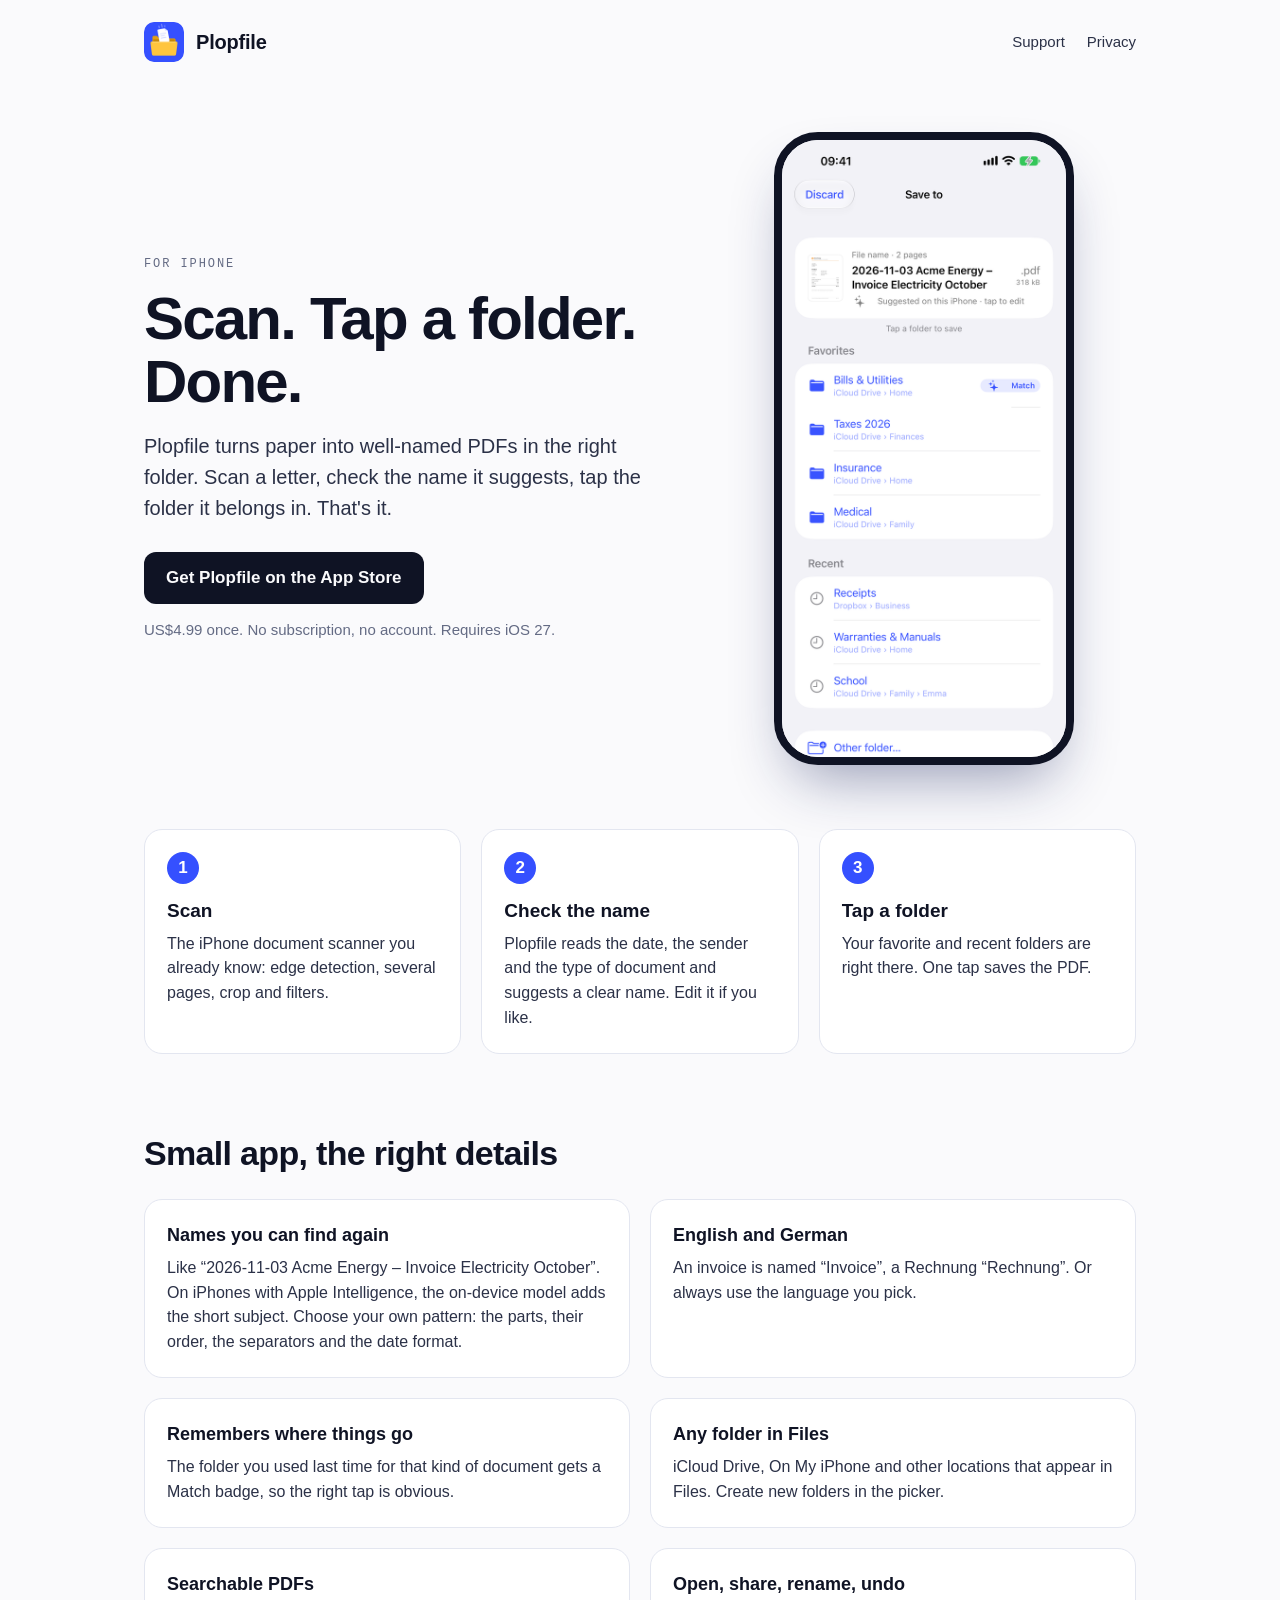
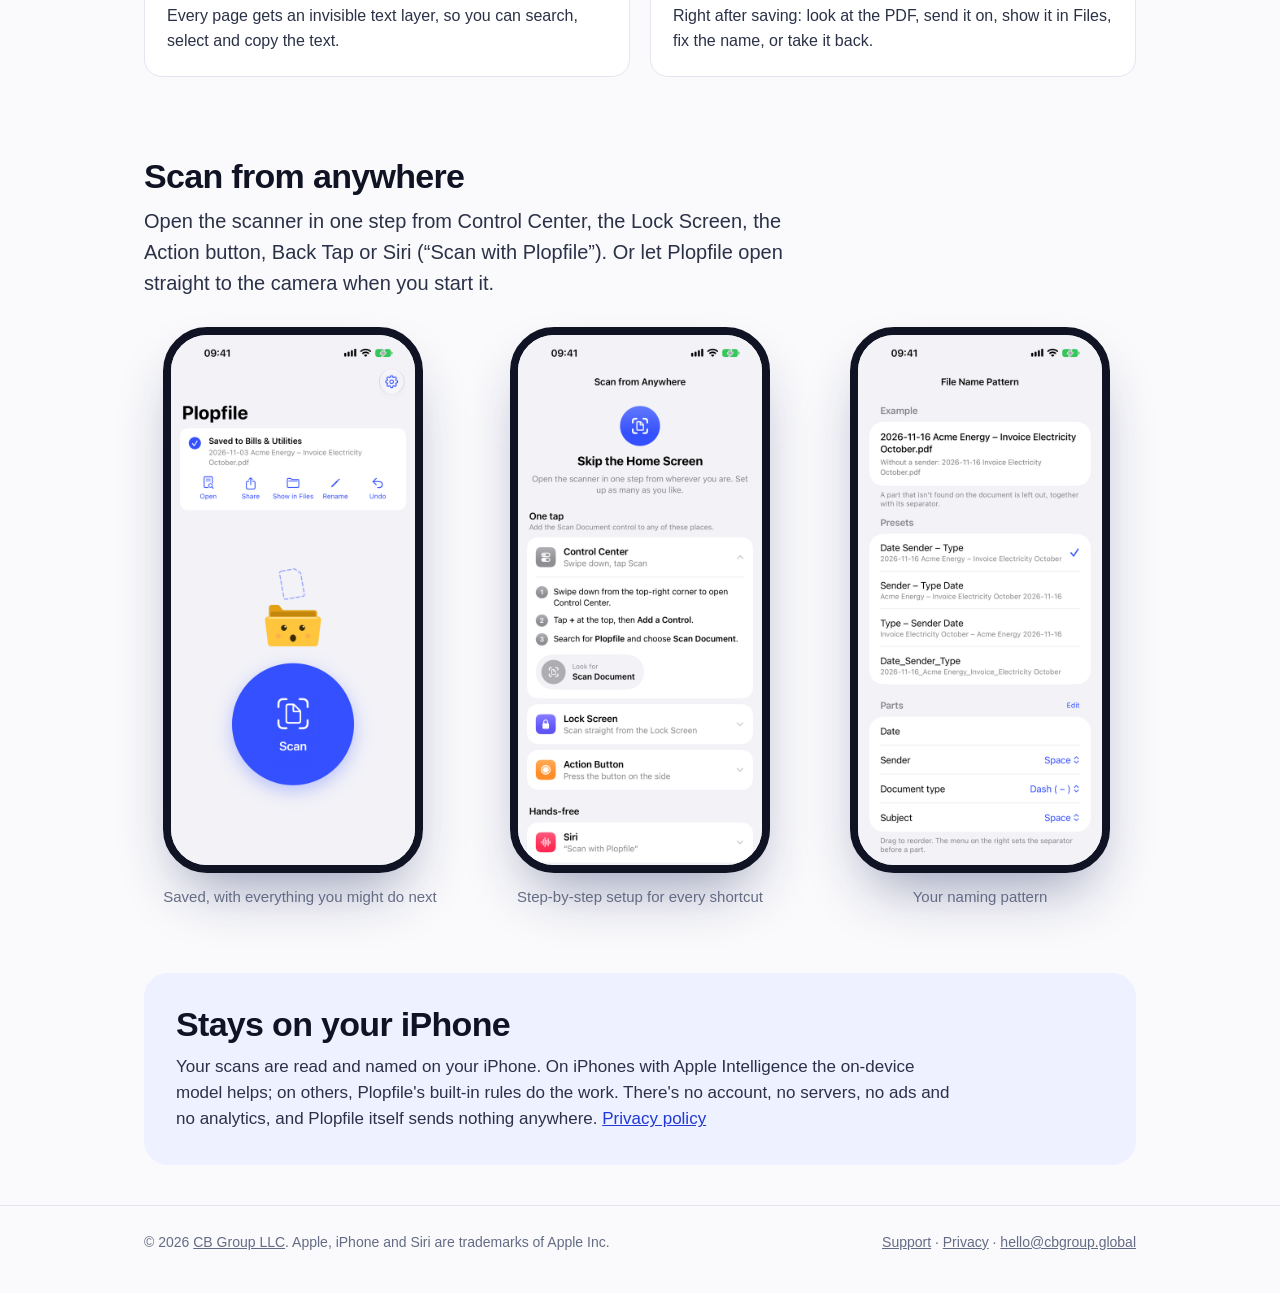
==== plopfile/index.html @ e828f79e "Add Plopfile pages (landing, support, privacy); fix wordmark overflow on phones" ====
<!DOCTYPE html>
<html lang="en">
<head>
<meta charset="UTF-8" />
<meta name="viewport" content="width=device-width, initial-scale=1.0" />
<title>Plopfile: scan, name and file PDFs on iPhone</title>
<meta name="description" content="Plopfile turns paper into well-named PDFs in the right folder: scan, check the suggested name, tap a folder. Named on your iPhone, nothing uploaded." />
<link rel="canonical" href="https://cbgroup.global/plopfile/" />
<meta name="apple-itunes-app" content="app-id=6835208316" />
<meta property="og:type" content="website" />
<meta property="og:title" content="Plopfile: scan, name and file PDFs" />
<meta property="og:description" content="Scan a letter, check the suggested name, tap the folder it belongs in. Done." />
<meta property="og:url" content="https://cbgroup.global/plopfile/" />
<meta property="og:image" content="https://cbgroup.global/plopfile/images/icon-512.png" />
<meta name="twitter:card" content="summary" />
<meta name="theme-color" content="#FAFAFC" media="(prefers-color-scheme: light)" />
<meta name="theme-color" content="#0D1020" media="(prefers-color-scheme: dark)" />
<link rel="icon" type="image/png" sizes="180x180" href="/plopfile/images/icon-180.png" />
<link rel="apple-touch-icon" sizes="180x180" href="/plopfile/images/icon-180.png" />
<link rel="stylesheet" href="/plopfile/plopfile.css" />
</head>
<body>
<header class="site-header">
  <div class="wrap">
    <a class="brand" href="/plopfile/"><img src="/plopfile/images/icon-180.png" alt="" width="40" height="40" />Plopfile</a>
    <nav class="site-nav" aria-label="Plopfile">
      <a href="/plopfile/support/">Support</a>
      <a href="/plopfile/privacy/">Privacy</a>
    </nav>
  </div>
</header>

<main>
  <div class="wrap">
    <section class="hero">
      <div>
        <p class="eyebrow">For iPhone</p>
        <h1>Scan. Tap a folder. Done.</h1>
        <p class="lead">Plopfile turns paper into well-named PDFs in the right folder. Scan a letter, check the name it suggests, tap the folder it belongs in. That's it.</p>
        <a class="cta" href="https://apps.apple.com/app/id6835208316">Get Plopfile on the App Store</a>
        <p class="price">US$4.99 once. No subscription, no account. Requires iOS 27.</p>
      </div>
      <div class="hero-shot">
        <picture>
          <source srcset="/plopfile/images/save-to-dark.png" media="(prefers-color-scheme: dark)" />
          <img class="phone" src="/plopfile/images/save-to-light.png" width="600" height="1304"
               alt="The Save to screen: a scanned invoice with the suggested name “2026-11-03 Acme Energy – Invoice Electricity October”, above a list of favorite and recent folders. The Bills &amp; Utilities folder is marked Match." />
        </picture>
      </div>
    </section>

    <ol class="steps">
      <li><h3>Scan</h3><p>The iPhone document scanner you already know: edge detection, several pages, crop and filters.</p></li>
      <li><h3>Check the name</h3><p>Plopfile reads the date, the sender and the type of document and suggests a clear name. Edit it if you like.</p></li>
      <li><h3>Tap a folder</h3><p>Your favorite and recent folders are right there. One tap saves the PDF.</p></li>
    </ol>

    <section class="block">
      <h2>Small app, the right details</h2>
      <div class="features">
        <div class="feature"><h3>Names you can find again</h3><p>Like “2026-11-03 Acme Energy – Invoice Electricity October”. On iPhones with Apple Intelligence, the on-device model adds the short subject. Choose your own pattern: the parts, their order, the separators and the date format.</p></div>
        <div class="feature"><h3>English and German</h3><p>An invoice is named “Invoice”, a Rechnung “Rechnung”. Or always use the language you pick.</p></div>
        <div class="feature"><h3>Remembers where things go</h3><p>The folder you used last time for that kind of document gets a Match badge, so the right tap is obvious.</p></div>
        <div class="feature"><h3>Any folder in Files</h3><p>iCloud Drive, On My iPhone and other locations that appear in Files. Create new folders in the picker.</p></div>
        <div class="feature"><h3>Searchable PDFs</h3><p>Every page gets an invisible text layer, so you can search, select and copy the text.</p></div>
        <div class="feature"><h3>Open, share, rename, undo</h3><p>Right after saving: look at the PDF, send it on, show it in Files, fix the name, or take it back.</p></div>
      </div>
    </section>

    <section class="block">
      <h2>Scan from anywhere</h2>
      <p class="lead">Open the scanner in one step from Control Center, the Lock Screen, the Action button, Back Tap or Siri (“Scan with Plopfile”). Or let Plopfile open straight to the camera when you start it.</p>
      <div class="gallery">
        <figure>
          <picture>
            <source srcset="/plopfile/images/saved-dark.png" media="(prefers-color-scheme: dark)" />
            <img class="phone" src="/plopfile/images/saved-light.png" width="600" height="1304" loading="lazy"
                 alt="Home screen with the banner “Saved to Bills &amp; Utilities” and the actions Open, Share, Show in Files, Rename and Undo." />
          </picture>
          <figcaption>Saved, with everything you might do next</figcaption>
        </figure>
        <figure>
          <picture>
            <source srcset="/plopfile/images/triggers-dark.png" media="(prefers-color-scheme: dark)" />
            <img class="phone" src="/plopfile/images/triggers-light.png" width="600" height="1304" loading="lazy"
                 alt="Scan from Anywhere: step-by-step setup for Control Center, Lock Screen, Action Button, Siri and Back Tap." />
          </picture>
          <figcaption>Step-by-step setup for every shortcut</figcaption>
        </figure>
        <figure>
          <picture>
            <source srcset="/plopfile/images/pattern-dark.png" media="(prefers-color-scheme: dark)" />
            <img class="phone" src="/plopfile/images/pattern-light.png" width="600" height="1304" loading="lazy"
                 alt="File Name Pattern settings with presets, the order of the parts, separators, date format and name language." />
          </picture>
          <figcaption>Your naming pattern</figcaption>
        </figure>
      </div>
    </section>

    <section class="privacy-band">
      <h2>Stays on your iPhone</h2>
      <p>Your scans are read and named on your iPhone. On iPhones with Apple Intelligence the on-device model helps; on others, Plopfile's built-in rules do the work. There's no account, no servers, no ads and no analytics, and Plopfile itself sends nothing anywhere. <a href="/plopfile/privacy/">Privacy policy</a></p>
    </section>
  </div>
</main>

<footer class="site-footer">
  <div class="wrap">
    <span>© 2026 <a href="https://cbgroup.global/">CB Group LLC</a>. Apple, iPhone and Siri are trademarks of Apple Inc.</span>
    <span><a href="/plopfile/support/">Support</a> · <a href="/plopfile/privacy/">Privacy</a> · <a href="mailto:hello@cbgroup.global">hello@cbgroup.global</a></span>
  </div>
</footer>
</body>
</html>
---- plopfile/plopfile.css ----
/* Plopfile pages (cbgroup.global/plopfile/). Colors follow the app icon. */
:root {
  --brand: #3550FF;
  --brand-ink: #2238D8;
  --folder: #FFC53D;
  --ink: #0F1324;
  --ink-2: #2B3147;
  --mute: #646B84;
  --line: #E3E6F0;
  --bg: #FAFAFC;
  --card: #FFFFFF;
  --tint: #EEF1FF;
  color-scheme: light dark;
}
@media (prefers-color-scheme: dark) {
  :root {
    --brand: #6F84FF;
    --brand-ink: #8C9CFF;
    --ink: #F2F4FB;
    --ink-2: #D5DAEA;
    --mute: #9AA2BE;
    --line: #262C45;
    --bg: #0D1020;
    --card: #151A30;
    --tint: #1A2142;
  }
}
* { box-sizing: border-box; }
html { -webkit-text-size-adjust: 100%; }
body {
  margin: 0;
  background: var(--bg);
  color: var(--ink);
  font: 17px/1.55 -apple-system, BlinkMacSystemFont, "Segoe UI", Roboto, Helvetica, Arial, sans-serif;
  -webkit-font-smoothing: antialiased;
}
a { color: var(--brand-ink); }
a:hover { text-underline-offset: 3px; }
img { max-width: 100%; height: auto; }

.wrap { max-width: 1040px; margin: 0 auto; padding: 0 24px; }
.narrow { max-width: 760px; }

/* Header */
.site-header { padding: 22px 0; }
.site-header .wrap { display: flex; align-items: center; justify-content: space-between; gap: 16px; flex-wrap: wrap; }
.brand { display: inline-flex; align-items: center; gap: 12px; color: var(--ink); text-decoration: none; font-weight: 700; font-size: 20px; letter-spacing: -0.01em; }
.brand img { width: 40px; height: 40px; border-radius: 10px; }
.site-nav { display: flex; gap: 22px; font-size: 15px; }
.site-nav a { color: var(--ink-2); text-decoration: none; }
.site-nav a:hover, .site-nav a[aria-current="page"] { color: var(--brand-ink); text-decoration: underline; }

/* Hero */
.hero { padding: 48px 0 24px; display: grid; grid-template-columns: 1.1fr 0.9fr; gap: 48px; align-items: center; }
.eyebrow { font: 12px/1.4 ui-monospace, SFMono-Regular, Menlo, Consolas, monospace; letter-spacing: 0.16em; text-transform: uppercase; color: var(--mute); margin: 0 0 14px; }
h1 { font-size: clamp(38px, 6vw, 60px); line-height: 1.05; letter-spacing: -0.03em; margin: 0 0 18px; }
.lead { font-size: 20px; color: var(--ink-2); margin: 0 0 28px; max-width: 34em; }
.cta { display: inline-flex; align-items: center; gap: 10px; background: var(--ink); color: var(--bg); padding: 13px 22px; border-radius: 12px; font-weight: 600; text-decoration: none; font-size: 17px; }
.cta:hover { opacity: 0.9; }
.cta svg { width: 20px; height: 20px; fill: currentColor; }
.price { color: var(--mute); font-size: 15px; margin: 14px 0 0; }
.hero-shot { justify-self: center; }

.phone { width: 100%; max-width: 300px; border-radius: 44px; border: 8px solid #0F1324; box-shadow: 0 30px 60px -20px rgba(20, 30, 90, 0.45); background: #0F1324; display: block; }
@media (prefers-color-scheme: dark) { .phone { border-color: #2C3350; } }

/* Steps */
.steps { display: grid; grid-template-columns: repeat(3, 1fr); gap: 20px; padding: 40px 0; margin: 0; list-style: none; counter-reset: step; }
.steps li { background: var(--card); border: 1px solid var(--line); border-radius: 18px; padding: 22px; counter-increment: step; }
.steps li::before { content: counter(step); display: inline-grid; place-items: center; width: 32px; height: 32px; border-radius: 50%; background: var(--brand); color: #fff; font-weight: 700; margin-bottom: 12px; }
.steps h3 { margin: 0 0 6px; font-size: 19px; }
.steps p { margin: 0; color: var(--ink-2); font-size: 16px; }

/* Features */
section.block { padding: 40px 0; }
h2 { font-size: clamp(26px, 4vw, 34px); letter-spacing: -0.02em; margin: 0 0 10px; line-height: 1.15; }
.features { display: grid; grid-template-columns: repeat(2, 1fr); gap: 20px; margin-top: 26px; }
.feature { background: var(--card); border: 1px solid var(--line); border-radius: 18px; padding: 22px; }
.feature h3 { margin: 0 0 6px; font-size: 18px; }
.feature p { margin: 0; color: var(--ink-2); font-size: 16px; }

.gallery { display: grid; grid-template-columns: repeat(3, 1fr); gap: 28px; justify-items: center; margin-top: 28px; }
.gallery figure { margin: 0; text-align: center; }
.gallery figcaption { margin-top: 12px; color: var(--mute); font-size: 15px; }
.gallery .phone { max-width: 260px; }

.privacy-band { background: var(--tint); border-radius: 24px; padding: 32px; margin: 24px 0 8px; }
.privacy-band p { margin: 0; color: var(--ink-2); max-width: 46em; }

/* Text pages */
.page-title { padding: 40px 0 8px; }
.page-title h1 { font-size: clamp(34px, 5vw, 46px); }
.meta { color: var(--mute); font-size: 15px; margin: 0; }
.prose { padding-bottom: 32px; }
.prose h2 { font-size: 24px; margin: 36px 0 8px; }
.prose h3 { font-size: 19px; margin: 26px 0 6px; }
.prose p, .prose li { color: var(--ink-2); }
.prose ul { padding-left: 22px; }
.prose li { margin: 6px 0; }
.summary { background: var(--card); border: 1px solid var(--line); border-radius: 18px; padding: 20px 24px; margin: 24px 0; }
.summary p { margin: 0; }
details { background: var(--card); border: 1px solid var(--line); border-radius: 14px; padding: 14px 18px; margin: 10px 0; }
details[open] { padding-bottom: 6px; }
summary { cursor: pointer; font-weight: 600; color: var(--ink); }
details > :not(summary) { color: var(--ink-2); }
.contact-card { background: var(--tint); border-radius: 18px; padding: 22px 24px; margin: 28px 0; }
.contact-card p { margin: 4px 0; }

/* Footer */
.site-footer { border-top: 1px solid var(--line); margin-top: 40px; padding: 26px 0 40px; color: var(--mute); font-size: 14px; }
.site-footer .wrap { display: flex; justify-content: space-between; gap: 16px; flex-wrap: wrap; }
.site-footer a { color: var(--mute); }

@media (max-width: 820px) {
  .hero { grid-template-columns: 1fr; gap: 32px; padding-top: 24px; }
  .hero-shot { order: 2; }
  .steps, .features, .gallery { grid-template-columns: 1fr; }
  .lead { font-size: 18px; }
  .privacy-band { padding: 24px; }
}
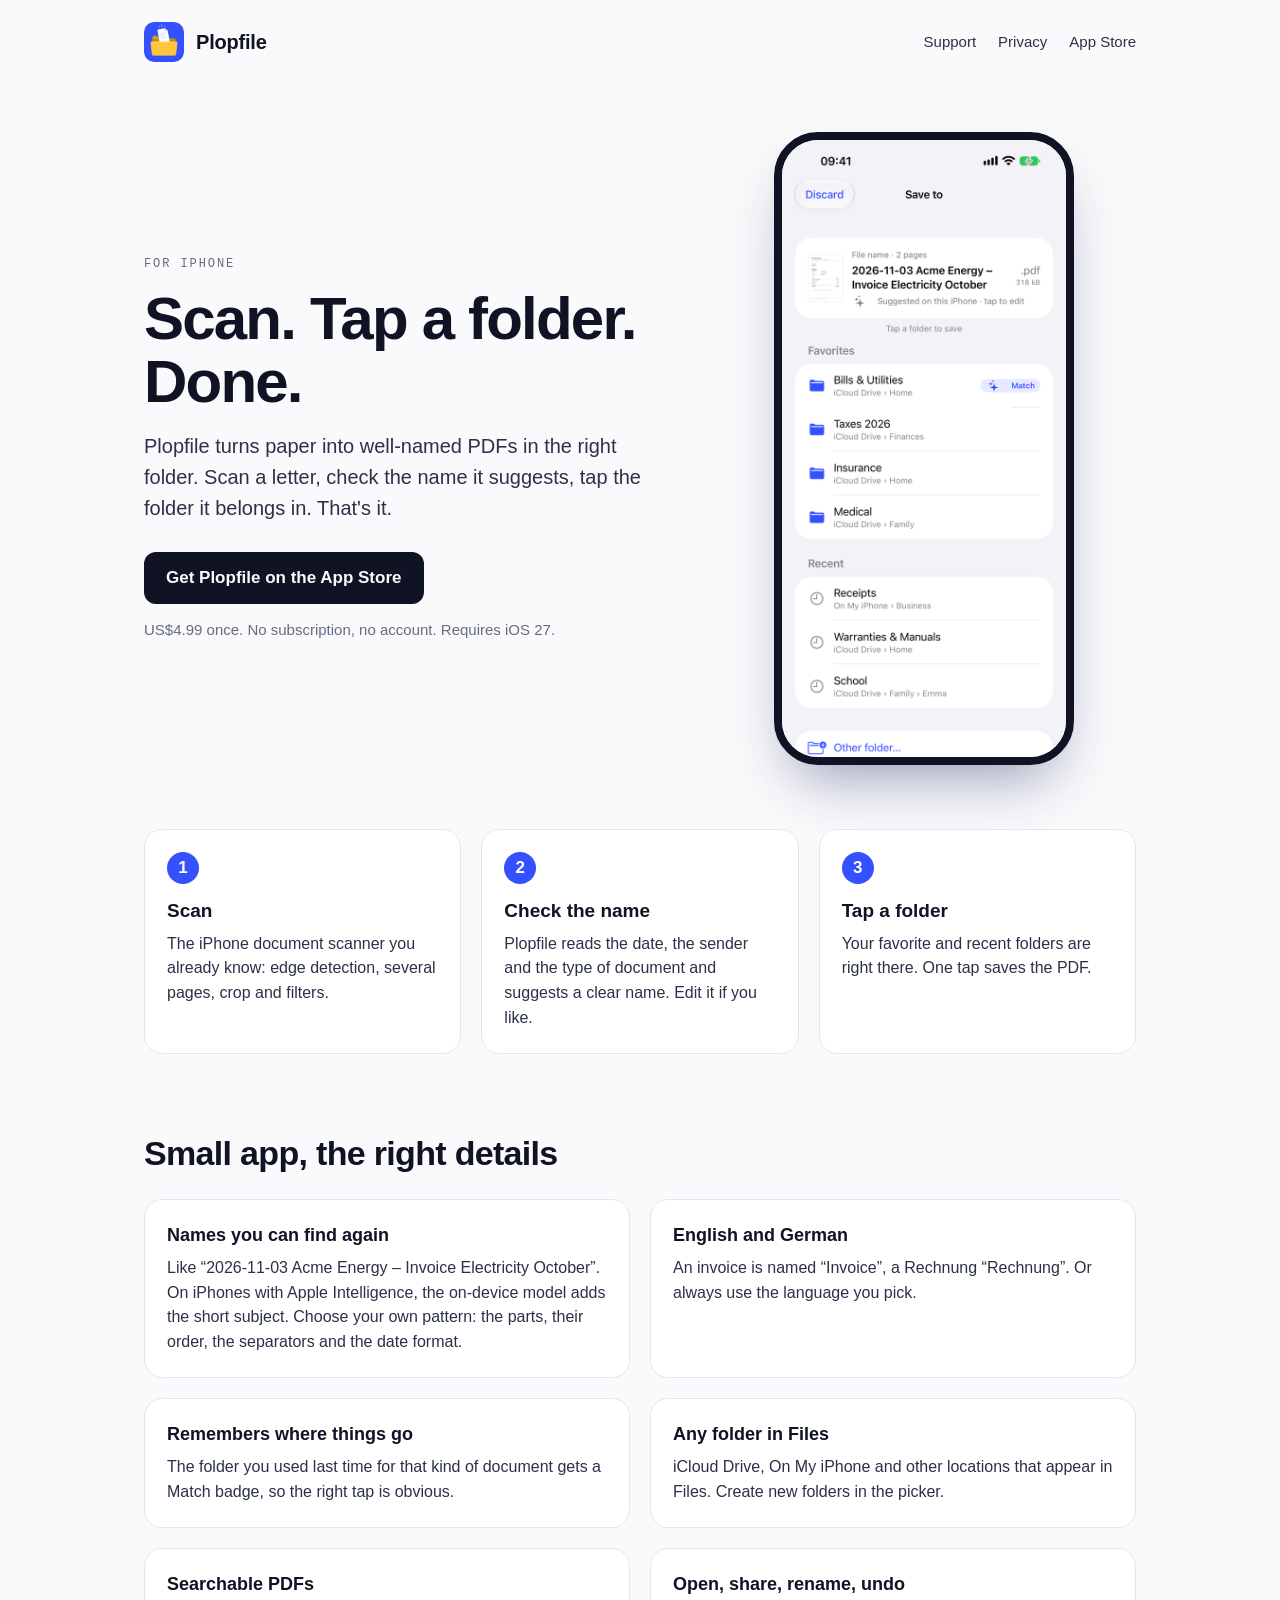
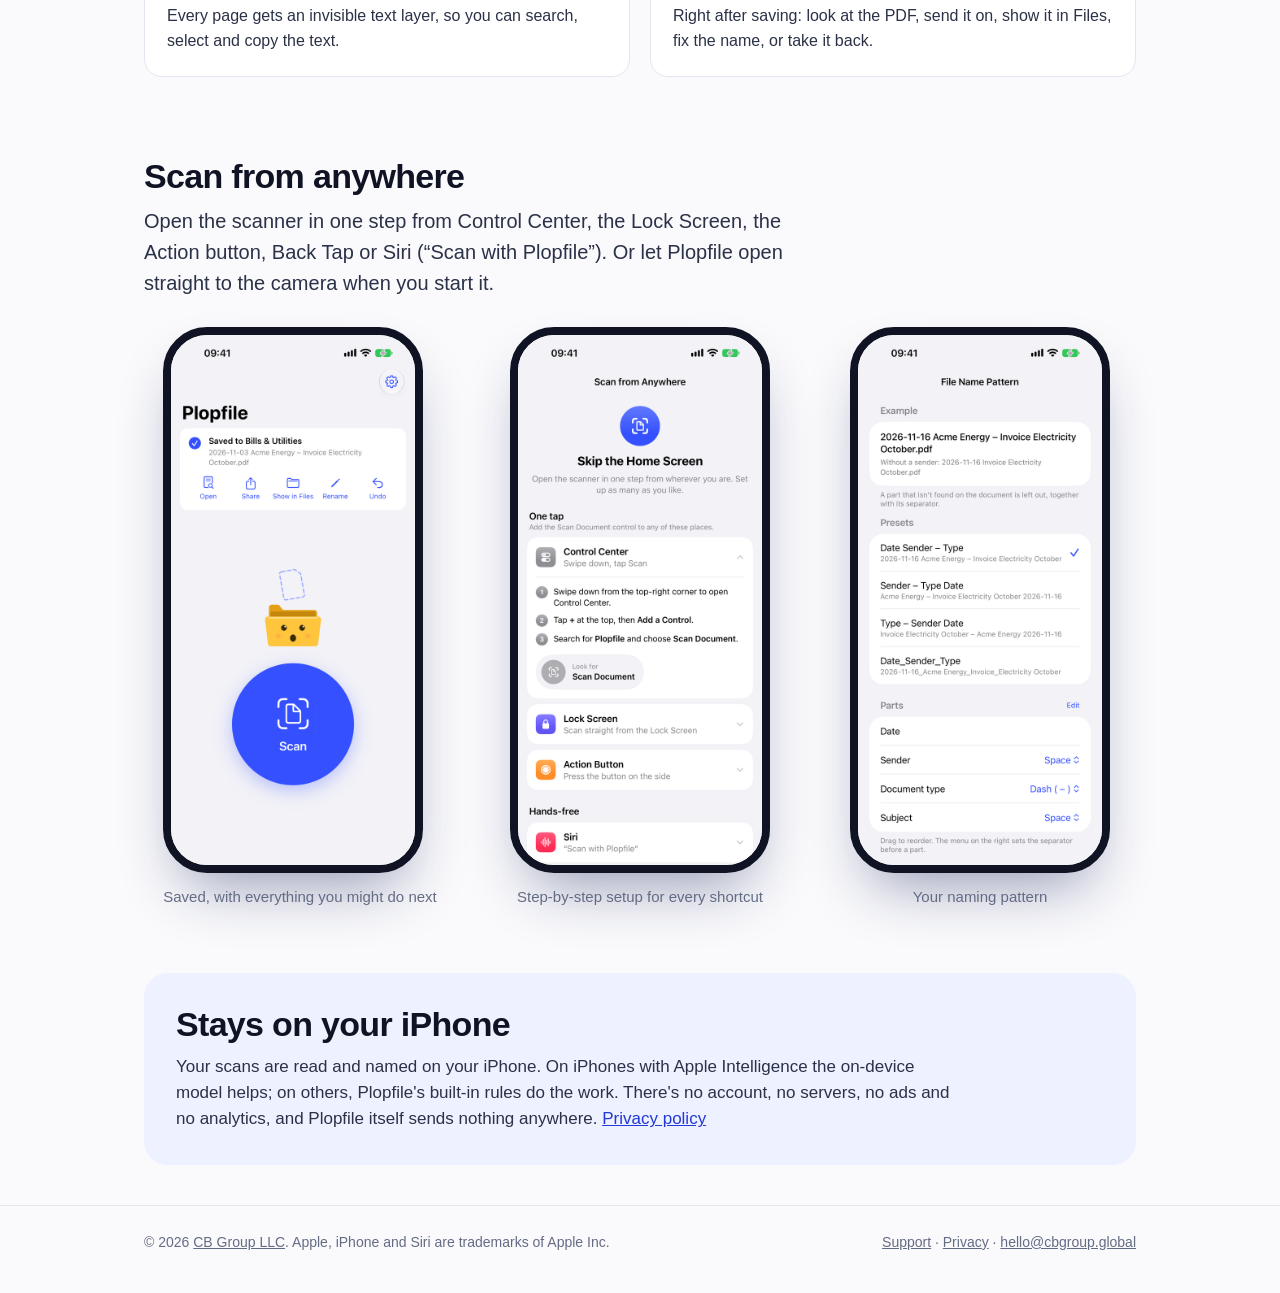
==== commit 5ade1e86: "Plopfile is on the App Store: nav link, Smart App Banner on all pages, structured data" ====
--- a/plopfile/index.html
+++ b/plopfile/index.html
@@ -18,6 +18,13 @@
 <link rel="icon" type="image/png" sizes="180x180" href="/plopfile/images/icon-180.png" />
 <link rel="apple-touch-icon" sizes="180x180" href="/plopfile/images/icon-180.png" />
 <link rel="stylesheet" href="/plopfile/plopfile.css" />
+<script type="application/ld+json">
+{"@context": "https://schema.org", "@type": "SoftwareApplication", "name": "Plopfile",
+ "operatingSystem": "iOS 27", "applicationCategory": "BusinessApplication",
+ "url": "https://cbgroup.global/plopfile/", "installUrl": "https://apps.apple.com/app/id6835208316",
+ "offers": {"@type": "Offer", "price": "4.99", "priceCurrency": "USD"},
+ "publisher": {"@type": "Organization", "name": "CB Group LLC", "url": "https://cbgroup.global/"}}
+</script>
 </head>
 <body>
 <header class="site-header">
@@ -26,6 +33,7 @@
     <nav class="site-nav" aria-label="Plopfile">
       <a href="/plopfile/support/">Support</a>
       <a href="/plopfile/privacy/">Privacy</a>
+      <a href="https://apps.apple.com/app/id6835208316">App Store</a>
     </nav>
   </div>
 </header>
